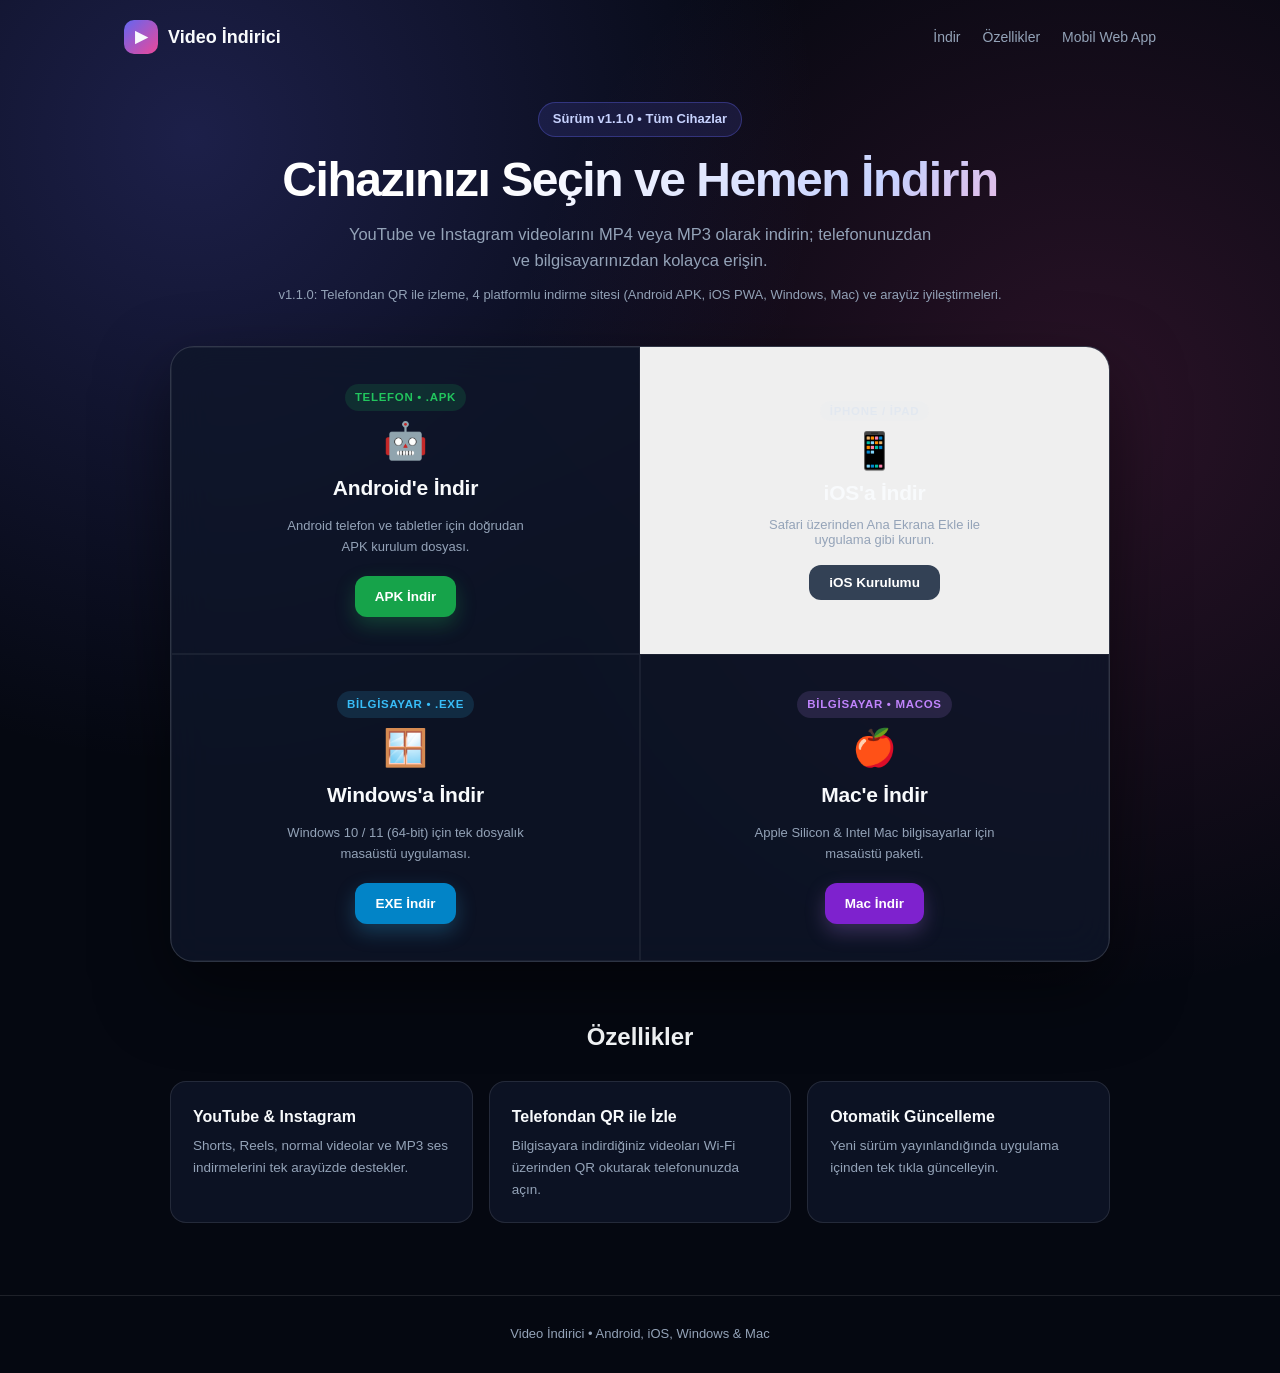
==== docs/index.html @ f16078cb "Video Indirici v1.1.0 - Masaustu, Mobil Galeri, Arama ve 4 Platformlu Web Sitesi" ====
<!DOCTYPE html>
<html lang="tr">
<head>
  <meta charset="UTF-8" />
  <meta name="viewport" content="width=device-width, initial-scale=1.0" />
  <meta name="apple-mobile-web-app-capable" content="yes" />
  <link rel="manifest" href="./manifest.json" />
  <title>Video İndirici — Tüm Cihazlar İçin İndir</title>
  <style>
    :root {
      --bg: #050811;
      --card: rgba(15, 23, 42, 0.78);
      --border: rgba(255, 255, 255, 0.1);
      --text: #f8fafc;
      --muted: #94a3b8;
      --accent: #6366f1;
      --accent-2: #ec4899;
      --android: #22c55e;
      --ios: #e2e8f0;
      --windows: #38bdf8;
      --mac: #c084fc;
    }

    * { box-sizing: border-box; margin: 0; padding: 0; font-family: "Inter", -apple-system, BlinkMacSystemFont, "Segoe UI", sans-serif; }
    html { scroll-behavior: smooth; }

    body {
      min-height: 100vh;
      background:
        radial-gradient(circle at 15% 10%, rgba(99, 102, 241, 0.25), transparent 38%),
        radial-gradient(circle at 85% 30%, rgba(236, 72, 153, 0.16), transparent 40%),
        var(--bg);
      color: var(--text);
      line-height: 1.6;
    }

    .nav {
      max-width: 1080px;
      margin: 0 auto;
      padding: 20px 24px;
      display: flex;
      justify-content: space-between;
      align-items: center;
    }

    .brand {
      display: flex;
      align-items: center;
      gap: 10px;
      font-weight: 800;
      font-size: 18px;
    }

    .brand-icon {
      width: 34px;
      height: 34px;
      border-radius: 10px;
      background: linear-gradient(135deg, var(--accent), var(--accent-2));
      display: grid;
      place-items: center;
      font-size: 16px;
    }

    .nav-links { display: flex; gap: 22px; align-items: center; }
    .nav-links a { color: var(--muted); text-decoration: none; font-size: 14px; font-weight: 500; }
    .nav-links a:hover { color: var(--text); }

    .container {
      max-width: 980px;
      margin: 0 auto;
      padding: 28px 20px 72px;
    }

    .hero {
      text-align: center;
      margin-bottom: 40px;
    }

    .pill {
      display: inline-flex;
      align-items: center;
      gap: 8px;
      padding: 6px 14px;
      border-radius: 999px;
      background: rgba(99, 102, 241, 0.14);
      border: 1px solid rgba(99, 102, 241, 0.35);
      color: #c7d2fe;
      font-size: 13px;
      font-weight: 600;
      margin-bottom: 16px;
    }

    h1 {
      font-size: clamp(30px, 5vw, 48px);
      font-weight: 800;
      letter-spacing: -0.03em;
      line-height: 1.12;
      margin-bottom: 14px;
      background: linear-gradient(135deg, #ffffff 35%, #c7d2fe 75%, #f9a8d4 100%);
      -webkit-background-clip: text;
      -webkit-text-fill-color: transparent;
    }

    .lead {
      color: var(--muted);
      font-size: 16.5px;
      max-width: 600px;
      margin: 0 auto 12px;
    }

    .meta { font-size: 13px; color: var(--muted); }

    /* 2x2 İndirme Izgarası (Çizime Uygun) */
    .download-matrix {
      position: relative;
      display: grid;
      grid-template-columns: 1fr 1fr;
      border: 1px solid rgba(255, 255, 255, 0.14);
      border-radius: 24px;
      overflow: hidden;
      background: var(--card);
      backdrop-filter: blur(20px);
      box-shadow: 0 28px 70px rgba(0, 0, 0, 0.5);
      margin-bottom: 56px;
    }

    .platform-cell {
      padding: 36px 28px;
      display: flex;
      flex-direction: column;
      align-items: center;
      justify-content: center;
      text-align: center;
      gap: 12px;
      text-decoration: none;
      color: var(--text);
      border: 1px solid rgba(255, 255, 255, 0.06);
      transition: background 0.2s, transform 0.2s;
      cursor: pointer;
    }

    .platform-cell:hover {
      background: rgba(255, 255, 255, 0.045);
    }

    .plat-badge {
      font-size: 11.5px;
      font-weight: 700;
      text-transform: uppercase;
      letter-spacing: 0.06em;
      padding: 4px 10px;
      border-radius: 999px;
      background: rgba(255, 255, 255, 0.07);
    }

    .plat-android .plat-badge { color: var(--android); background: rgba(34, 197, 94, 0.14); }
    .plat-ios .plat-badge { color: var(--ios); background: rgba(226, 232, 240, 0.14); }
    .plat-win .plat-badge { color: var(--windows); background: rgba(56, 189, 248, 0.14); }
    .plat-mac .plat-badge { color: var(--mac); background: rgba(192, 132, 252, 0.14); }

    .plat-icon {
      font-size: 36px;
      line-height: 1;
    }

    .plat-title {
      font-size: 21px;
      font-weight: 800;
      letter-spacing: -0.01em;
    }

    .plat-sub {
      font-size: 13px;
      color: var(--muted);
      max-width: 240px;
    }

    .plat-btn {
      margin-top: 6px;
      padding: 10px 20px;
      border-radius: 12px;
      font-size: 13.5px;
      font-weight: 700;
      background: var(--accent);
      color: white;
      box-shadow: 0 8px 20px rgba(99, 102, 241, 0.3);
    }

    .plat-android .plat-btn { background: #16a34a; box-shadow: 0 8px 20px rgba(34, 197, 94, 0.25); }
    .plat-ios .plat-btn { background: #334155; box-shadow: none; }
    .plat-win .plat-btn { background: #0284c7; box-shadow: 0 8px 20px rgba(56, 189, 248, 0.25); }
    .plat-mac .plat-btn { background: #7e22ce; box-shadow: 0 8px 20px rgba(192, 132, 252, 0.25); }

    .section-title {
      text-align: center;
      font-size: 24px;
      font-weight: 700;
      margin-bottom: 24px;
    }

    .grid {
      display: grid;
      grid-template-columns: repeat(auto-fit, minmax(220px, 1fr));
      gap: 16px;
    }

    .card {
      background: var(--card);
      border: 1px solid var(--border);
      border-radius: 16px;
      padding: 22px;
    }
    .card h3 { font-size: 16px; margin-bottom: 6px; }
    .card p { font-size: 13.5px; color: var(--muted); }

    /* iOS Kurulum Modalı */
    .modal-backdrop {
      display: none;
      position: fixed;
      inset: 0;
      background: rgba(5, 8, 17, 0.8);
      backdrop-filter: blur(8px);
      z-index: 50;
      align-items: center;
      justify-content: center;
      padding: 18px;
    }
    .modal-backdrop.visible { display: flex; }
    .modal {
      width: 100%;
      max-width: 420px;
      background: #0f172a;
      border: 1px solid rgba(255, 255, 255, 0.14);
      border-radius: 20px;
      padding: 24px;
      text-align: left;
    }
    .modal h3 { font-size: 18px; margin-bottom: 10px; }
    .modal ol { padding-left: 18px; color: var(--muted); font-size: 13.5px; display: flex; flex-direction: column; gap: 8px; margin-bottom: 18px; }
    .modal-actions { display: flex; gap: 10px; }
    .modal-actions a, .modal-actions button {
      flex: 1;
      text-align: center;
      text-decoration: none;
      border: none;
      border-radius: 11px;
      padding: 11px;
      font-size: 13.5px;
      font-weight: 700;
      cursor: pointer;
    }
    .btn-primary { background: var(--accent); color: white; }
    .btn-sec { background: rgba(255, 255, 255, 0.08); color: var(--text); }

    footer {
      text-align: center;
      padding: 28px 20px;
      border-top: 1px solid var(--border);
      color: var(--muted);
      font-size: 13px;
    }

    @media (max-width: 640px) {
      .nav-links { display: none; }
      .download-matrix { grid-template-columns: 1fr; }
      .platform-cell { padding: 28px 20px; }
    }
  </style>
</head>
<body>
  <nav class="nav">
    <div class="brand">
      <div class="brand-icon">▶</div>
      <span>Video İndirici</span>
    </div>
    <div class="nav-links">
      <a href="#indir">İndir</a>
      <a href="#ozellikler">Özellikler</a>
      <a href="./app.html">Mobil Web App</a>
    </div>
  </nav>

  <main class="container">
    <section class="hero">
      <div class="pill" id="versionPill">Sürüm v1.1.0 • Tüm Cihazlar</div>
      <h1>Cihazınızı Seçin ve Hemen İndirin</h1>
      <p class="lead">
        YouTube ve Instagram videolarını MP4 veya MP3 olarak indirin; telefonunuzdan ve bilgisayarınızdan kolayca erişin.
      </p>
      <div class="meta" id="releaseNotes">Android APK • iOS Ana Ekran Uygulaması • Windows EXE • macOS</div>
    </section>

    <section id="indir" class="download-matrix" aria-label="Platform İndirme Seçenekleri">
      <!-- Sol Üst: Android -->
      <a id="androidLink" class="platform-cell plat-android" href="https://github.com/ortakhesap3842/video-indirici/releases/latest/download/VideoIndirici.apk">
        <span class="plat-badge">Telefon • .APK</span>
        <div class="plat-icon">🤖</div>
        <div class="plat-title">Android'e İndir</div>
        <div class="plat-sub">Android telefon ve tabletler için doğrudan APK kurulum dosyası.</div>
        <span class="plat-btn">APK İndir</span>
      </a>

      <!-- Sağ Üst: iOS -->
      <button id="iosBtn" type="button" class="platform-cell plat-ios">
        <span class="plat-badge">iPhone / iPad</span>
        <div class="plat-icon">📱</div>
        <div class="plat-title">iOS'a İndir</div>
        <div class="plat-sub">Safari üzerinden Ana Ekrana Ekle ile uygulama gibi kurun.</div>
        <span class="plat-btn">iOS Kurulumu</span>
      </button>

      <!-- Sol Alt: Windows -->
      <a id="windowsLink" class="platform-cell plat-win" href="https://github.com/ortakhesap3842/video-indirici/releases/latest/download/VideoIndirici.exe">
        <span class="plat-badge">Bilgisayar • .EXE</span>
        <div class="plat-icon">🪟</div>
        <div class="plat-title">Windows'a İndir</div>
        <div class="plat-sub">Windows 10 / 11 (64-bit) için tek dosyalık masaüstü uygulaması.</div>
        <span class="plat-btn">EXE İndir</span>
      </a>

      <!-- Sağ Alt: Mac -->
      <a id="macLink" class="platform-cell plat-mac" href="https://github.com/ortakhesap3842/video-indirici/releases/latest/download/VideoIndirici-macOS.zip">
        <span class="plat-badge">Bilgisayar • macOS</span>
        <div class="plat-icon">🍎</div>
        <div class="plat-title">Mac'e İndir</div>
        <div class="plat-sub">Apple Silicon & Intel Mac bilgisayarlar için masaüstü paketi.</div>
        <span class="plat-btn">Mac İndir</span>
      </a>
    </section>

    <section id="ozellikler">
      <h2 class="section-title">Özellikler</h2>
      <div class="grid">
        <div class="card">
          <h3>YouTube & Instagram</h3>
          <p>Shorts, Reels, normal videolar ve MP3 ses indirmelerini tek arayüzde destekler.</p>
        </div>
        <div class="card">
          <h3>Telefondan QR ile İzle</h3>
          <p>Bilgisayara indirdiğiniz videoları Wi-Fi üzerinden QR okutarak telefonunuzda açın.</p>
        </div>
        <div class="card">
          <h3>Otomatik Güncelleme</h3>
          <p>Yeni sürüm yayınlandığında uygulama içinden tek tıkla güncelleyin.</p>
        </div>
      </div>
    </section>
  </main>

  <div id="iosModal" class="modal-backdrop">
    <div class="modal">
      <h3>iPhone / iPad'e Kurulum</h3>
      <ol>
        <li>Aşağıdaki <strong>Mobil Uygulamayı Aç</strong> butonuna dokunun (Safari ile açın).</li>
        <li>Alt menüdeki <strong>Paylaş</strong> simgesine dokunun.</li>
        <li><strong>Ana Ekrana Ekle</strong> seçeneğini seçip onaylayın; uygulama simgesi ana ekranınıza eklenecektir.</li>
      </ol>
      <div class="modal-actions">
        <a class="btn-primary" href="./app.html">Mobil Uygulamayı Aç</a>
        <button id="closeIosBtn" class="btn-sec" type="button">Kapat</button>
      </div>
    </div>
  </div>

  <footer>
    Video İndirici • Android, iOS, Windows & Mac
  </footer>

  <script>
    const iosBtn = document.getElementById("iosBtn");
    const iosModal = document.getElementById("iosModal");
    const closeIosBtn = document.getElementById("closeIosBtn");

    iosBtn.addEventListener("click", () => iosModal.classList.add("visible"));
    closeIosBtn.addEventListener("click", () => iosModal.classList.remove("visible"));
    iosModal.addEventListener("click", (e) => {
      if (e.target === iosModal) iosModal.classList.remove("visible");
    });

    fetch("./version.json")
      .then((r) => r.json())
      .then((data) => {
        if (data.version) {
          document.getElementById("versionPill").textContent = `Sürüm v${data.version} • Tüm Cihazlar`;
        }
        if (data.downloads) {
          if (data.downloads.android) document.getElementById("androidLink").href = data.downloads.android;
          if (data.downloads.windows) document.getElementById("windowsLink").href = data.downloads.windows;
          if (data.downloads.mac) document.getElementById("macLink").href = data.downloads.mac;
        }
        if (data.notes) {
          document.getElementById("releaseNotes").textContent = data.notes;
        }
      })
      .catch(() => {});
  </script>
</body>
</html>
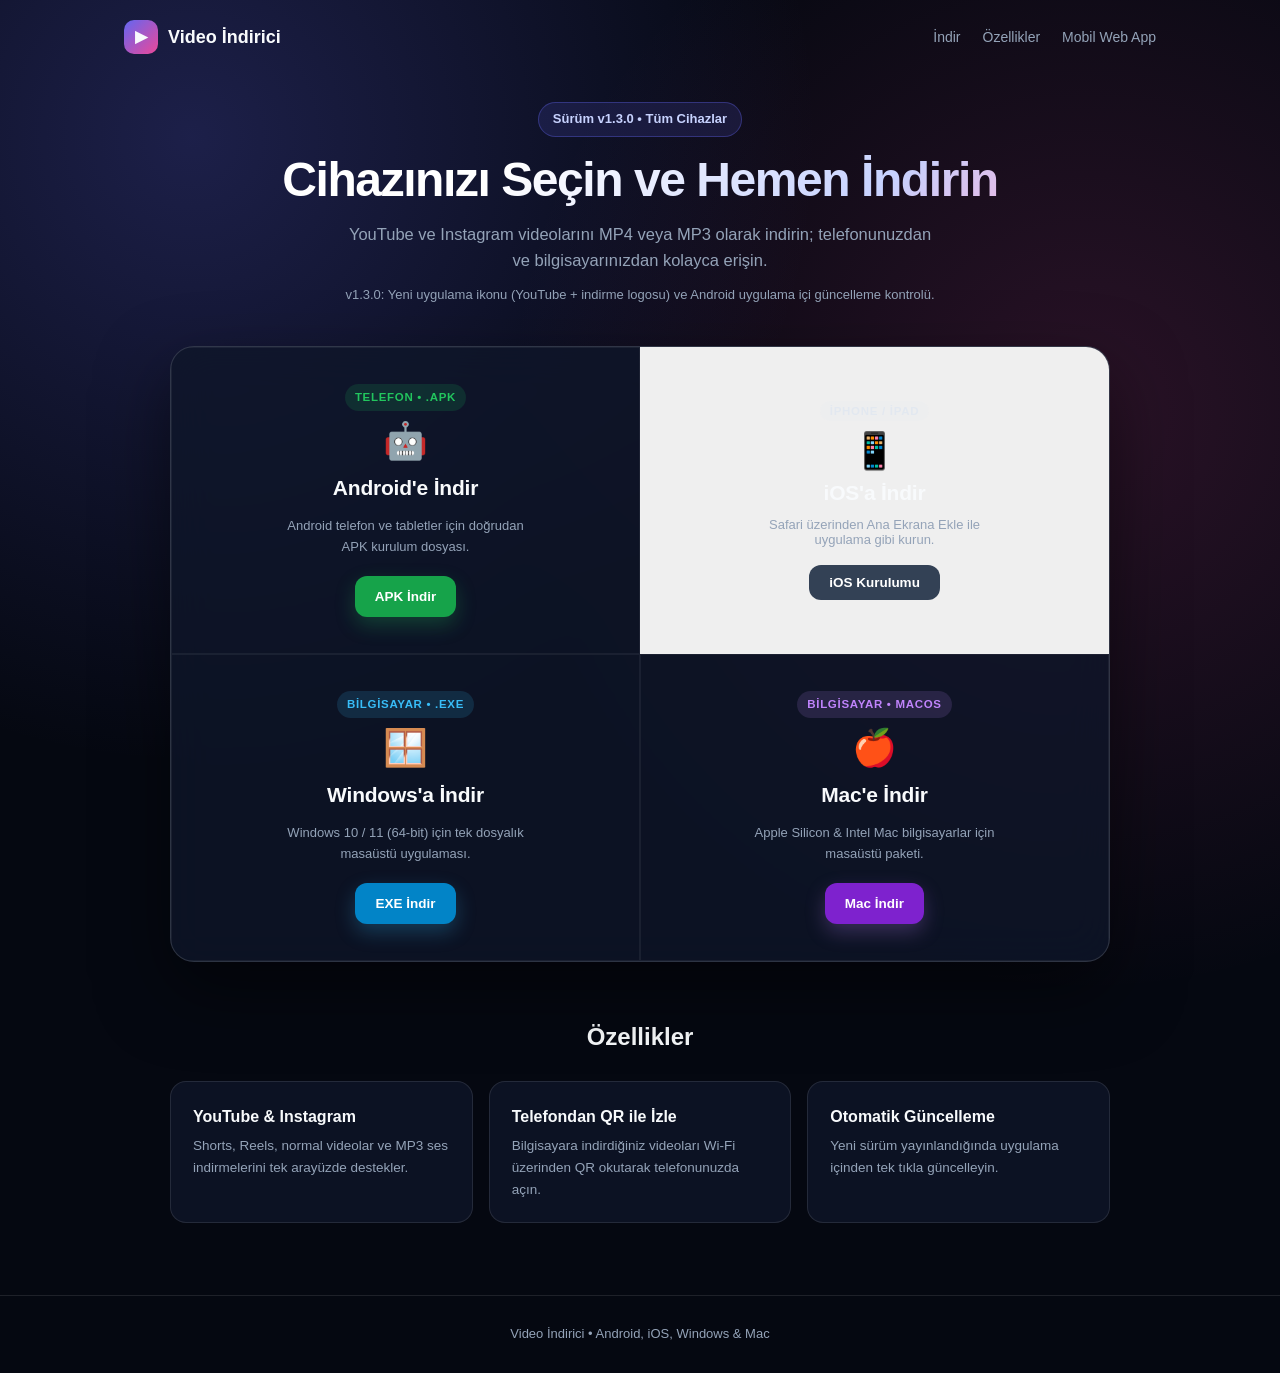
==== commit 4c2e508e: "v1.3.0: Uygulama ikonu (YouTube + indirme logosu) ve Android guncelleme kontrolu" ====
--- a/docs/index.html
+++ b/docs/index.html
@@ -4,6 +4,8 @@
   <meta charset="UTF-8" />
   <meta name="viewport" content="width=device-width, initial-scale=1.0" />
   <meta name="apple-mobile-web-app-capable" content="yes" />
+  <link rel="icon" type="image/png" href="./icon.png" />
+  <link rel="apple-touch-icon" href="./icon.png" />
   <link rel="manifest" href="./manifest.json" />
   <title>Video İndirici — Tüm Cihazlar İçin İndir</title>
   <style>
